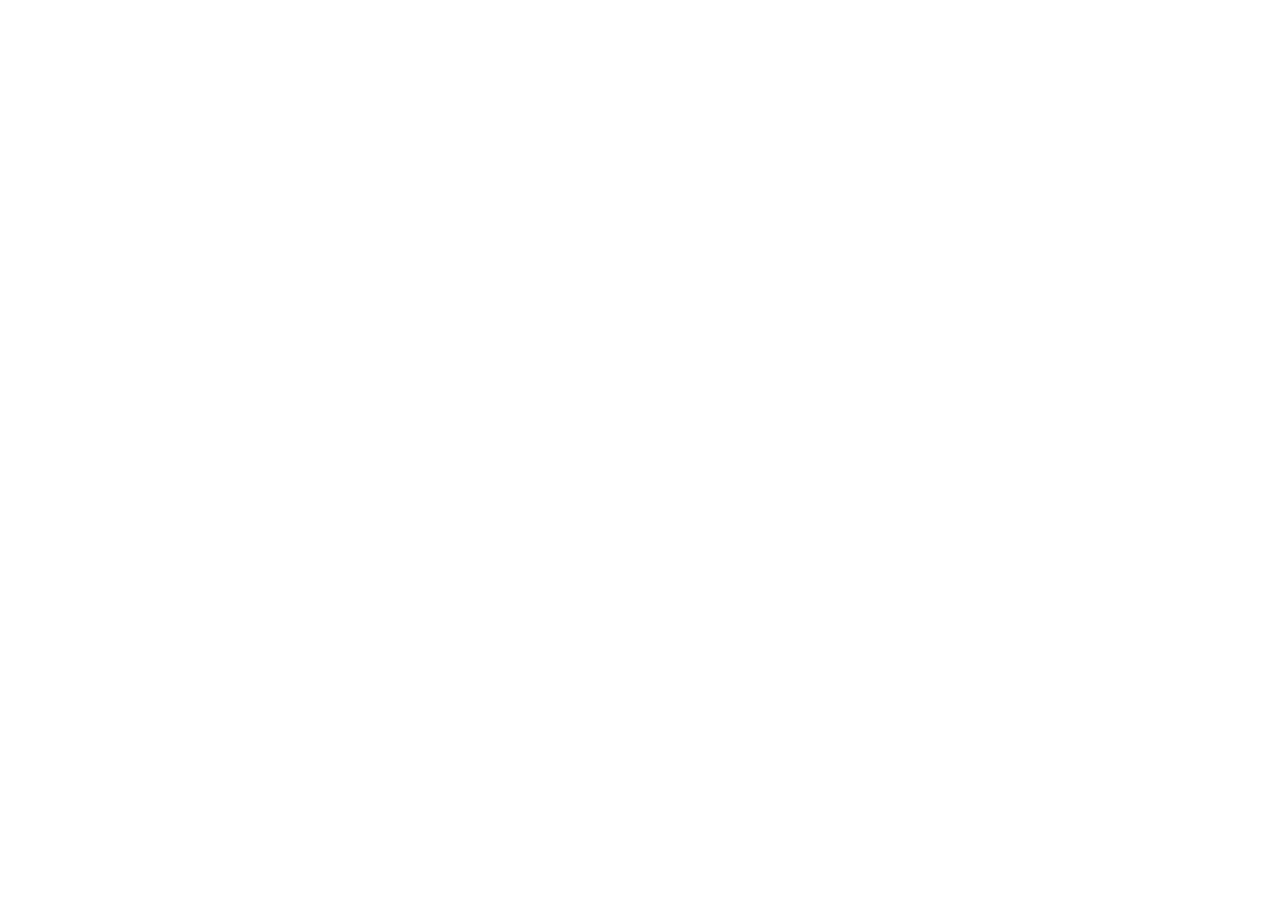
==== index.html @ c7caf2af "Rename Immowell.ch.html to index.html" ====
<!DOCTYPE html>
<html data-theme="base44" lang="en">
 <head>
  <meta charset="utf-8"/>
  <link href="https://qtrypzzcjebvfcihiynt.supabase.co/storage/v1/object/public/base44-prod/public/68bf376f8feaa0ed086e7792/1357ca15e_Bildschirmfoto2025-06-24um121923.png" rel="icon"/>
  <meta content="width=device-width,initial-scale=1,maximum-scale=1,user-scalable=no" name="viewport"/>
  <meta content="#000000" name="theme-color"/>
  <meta content="Your trusted partner for premium real estate services in Switzerland. Discover exclusive investment opportunities, expert buyer advisory, and a curated selection of properties." name="description"/>
  <meta content="yes" name="mobile-web-app-capable"/>
  <meta content="black" name="apple-mobile-web-app-status-bar-style"/>
  <meta content="Base44" name="apple-mobile-web-app-title"/>
  <link href="https://qtrypzzcjebvfcihiynt.supabase.co/storage/v1/object/public/base44-prod/public/68bf376f8feaa0ed086e7792/1357ca15e_Bildschirmfoto2025-06-24um121923.png" rel="apple-touch-icon"/>
  <link href="https://immowell.base44.app/manifest.json" rel="manifest">
   <title>
    Immowell.ch
   </title>
   <script src="https://cdn.tailwindcss.com">
   </script>
   <meta content="website" property="og:type">
    <meta content="https://immowell.base44.app" property="og:url">
     <meta content="Immowell.ch" property="og:title">
      <meta content="Your trusted partner for premium real estate services in Switzerland. Discover exclusive investment opportunities, expert buyer advisory, and a curated selection of properties." property="og:description"/>
      <meta content="https://qtrypzzcjebvfcihiynt.supabase.co/storage/v1/object/public/base44-prod/public/68bf376f8feaa0ed086e7792/1357ca15e_Bildschirmfoto2025-06-24um121923.png" property="og:image"/>
      <meta content="summary_large_image" property="twitter:card"/>
      <meta content="https://immowell.base44.app" property="twitter:url"/>
      <meta content="Immowell.ch" property="twitter:title"/>
      <meta content="Your trusted partner for premium real estate services in Switzerland. Discover exclusive investment opportunities, expert buyer advisory, and a curated selection of properties." property="twitter:description"/>
      <meta content="https://qtrypzzcjebvfcihiynt.supabase.co/storage/v1/object/public/base44-prod/public/68bf376f8feaa0ed086e7792/1357ca15e_Bildschirmfoto2025-06-24um121923.png" property="twitter:image"/>
      <script>
       !function(n,u){n._rwq=u,n[u]=n[u]||function(){(n[u].q=n[u].q||[]).push(arguments)}}(window,"rewardful")
      </script>
      <script async="" data-rewardful="0259ba" src="https://r.wdfl.co/rw.js">
      </script>
      <script defer="defer" src="/static/js/vendors.0bddaf73.js">
      </script>
      <script defer="defer" src="/static/js/main.22a3c326.js">
      </script>
      <link href="/static/css/vendors.77bf307e.css" rel="stylesheet"/>
      <link href="/static/css/main.3dde6335.css" rel="stylesheet"/>
     </meta>
    </meta>
   </meta>
  </link>
 </head>
 <body>
  <noscript>
   You need to enable JavaScript to run this app.
  </noscript>
  <div id="root">
  </div>
 </body>
</html>
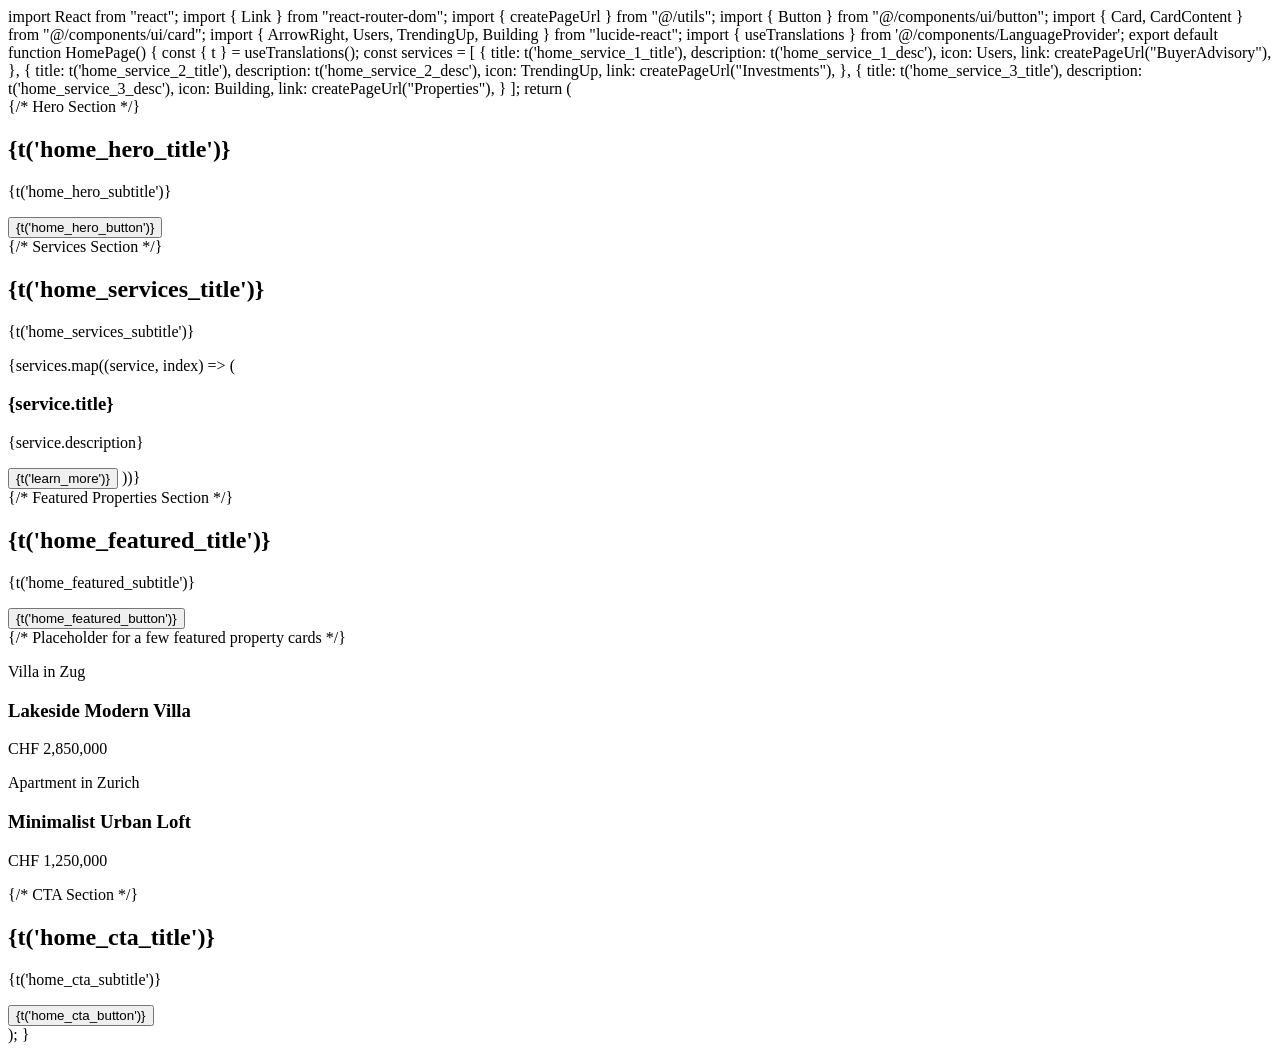
==== commit ef7ebe3d: "Update index.html" ====
--- a/index.html
+++ b/index.html
@@ -1,52 +1,172 @@
 <!DOCTYPE html>
-<html data-theme="base44" lang="en">
- <head>
-  <meta charset="utf-8"/>
-  <link href="https://qtrypzzcjebvfcihiynt.supabase.co/storage/v1/object/public/base44-prod/public/68bf376f8feaa0ed086e7792/1357ca15e_Bildschirmfoto2025-06-24um121923.png" rel="icon"/>
-  <meta content="width=device-width,initial-scale=1,maximum-scale=1,user-scalable=no" name="viewport"/>
-  <meta content="#000000" name="theme-color"/>
-  <meta content="Your trusted partner for premium real estate services in Switzerland. Discover exclusive investment opportunities, expert buyer advisory, and a curated selection of properties." name="description"/>
-  <meta content="yes" name="mobile-web-app-capable"/>
-  <meta content="black" name="apple-mobile-web-app-status-bar-style"/>
-  <meta content="Base44" name="apple-mobile-web-app-title"/>
-  <link href="https://qtrypzzcjebvfcihiynt.supabase.co/storage/v1/object/public/base44-prod/public/68bf376f8feaa0ed086e7792/1357ca15e_Bildschirmfoto2025-06-24um121923.png" rel="apple-touch-icon"/>
-  <link href="https://immowell.base44.app/manifest.json" rel="manifest">
-   <title>
-    Immowell.ch
-   </title>
-   <script src="https://cdn.tailwindcss.com">
-   </script>
-   <meta content="website" property="og:type">
-    <meta content="https://immowell.base44.app" property="og:url">
-     <meta content="Immowell.ch" property="og:title">
-      <meta content="Your trusted partner for premium real estate services in Switzerland. Discover exclusive investment opportunities, expert buyer advisory, and a curated selection of properties." property="og:description"/>
-      <meta content="https://qtrypzzcjebvfcihiynt.supabase.co/storage/v1/object/public/base44-prod/public/68bf376f8feaa0ed086e7792/1357ca15e_Bildschirmfoto2025-06-24um121923.png" property="og:image"/>
-      <meta content="summary_large_image" property="twitter:card"/>
-      <meta content="https://immowell.base44.app" property="twitter:url"/>
-      <meta content="Immowell.ch" property="twitter:title"/>
-      <meta content="Your trusted partner for premium real estate services in Switzerland. Discover exclusive investment opportunities, expert buyer advisory, and a curated selection of properties." property="twitter:description"/>
-      <meta content="https://qtrypzzcjebvfcihiynt.supabase.co/storage/v1/object/public/base44-prod/public/68bf376f8feaa0ed086e7792/1357ca15e_Bildschirmfoto2025-06-24um121923.png" property="twitter:image"/>
-      <script>
-       !function(n,u){n._rwq=u,n[u]=n[u]||function(){(n[u].q=n[u].q||[]).push(arguments)}}(window,"rewardful")
-      </script>
-      <script async="" data-rewardful="0259ba" src="https://r.wdfl.co/rw.js">
-      </script>
-      <script defer="defer" src="/static/js/vendors.0bddaf73.js">
-      </script>
-      <script defer="defer" src="/static/js/main.22a3c326.js">
-      </script>
-      <link href="/static/css/vendors.77bf307e.css" rel="stylesheet"/>
-      <link href="/static/css/main.3dde6335.css" rel="stylesheet"/>
-     </meta>
-    </meta>
-   </meta>
-  </link>
- </head>
- <body>
-  <noscript>
-   You need to enable JavaScript to run this app.
-  </noscript>
-  <div id="root">
-  </div>
- </body>
-</html>
+
+import React from "react";
+import { Link } from "react-router-dom";
+import { createPageUrl } from "@/utils";
+import { Button } from "@/components/ui/button";
+import { Card, CardContent } from "@/components/ui/card";
+import { ArrowRight, Users, TrendingUp, Building } from "lucide-react";
+import { useTranslations } from '@/components/LanguageProvider';
+
+export default function HomePage() {
+  const { t } = useTranslations();
+
+  const services = [
+    {
+      title: t('home_service_1_title'),
+      description: t('home_service_1_desc'),
+      icon: Users,
+      link: createPageUrl("BuyerAdvisory"),
+    },
+    {
+      title: t('home_service_2_title'),
+      description: t('home_service_2_desc'),
+      icon: TrendingUp,
+      link: createPageUrl("Investments"),
+    },
+    {
+      title: t('home_service_3_title'),
+      description: t('home_service_3_desc'),
+      icon: Building,
+      link: createPageUrl("Properties"),
+    }
+  ];
+
+  return (
+    <div className="bg-white">
+      {/* Hero Section */}
+      <section className="relative h-[70vh] min-h-[500px] flex items-center">
+        <div 
+          className="absolute inset-0 bg-cover bg-center"
+          style={{
+            backgroundImage: "url('https://qtrypzzcjebvfcihiynt.supabase.co/storage/v1/object/public/base44-prod/public/68bf376f8feaa0ed086e7792/03c5ac405_HD-wallpaper-modern-house-modern-house-floor-plants.jpg')"
+          }}
+        ></div>
+        <div className="absolute inset-0 bg-black opacity-30"></div>
+        
+        <div className="relative max-w-7xl mx-auto px-4 sm:px-6 lg:px-8 w-full">
+          <div className="max-w-2xl">
+            <h1 className="text-4xl md:text-6xl font-bold text-white mb-6 leading-tight">
+              {t('home_hero_title')}
+            </h1>
+            <p className="text-xl mb-8 text-gray-100 leading-relaxed">
+              {t('home_hero_subtitle')}
+            </p>
+            <div className="flex flex-col sm:flex-row gap-4">
+              <Button 
+                size="lg" 
+                className="bg-white hover:bg-gray-200 text-black px-8 py-3 text-base font-semibold"
+                asChild
+              >
+                <Link to={createPageUrl("Properties")}>
+                  {t('home_hero_button')} <ArrowRight className="ml-2 w-4 h-4" />
+                </Link>
+              </Button>
+            </div>
+          </div>
+        </div>
+      </section>
+
+      {/* Services Section */}
+      <section className="py-20 bg-gray-50">
+        <div className="max-w-7xl mx-auto px-4 sm:px-6 lg:px-8">
+          <div className="text-left mb-16 max-w-2xl">
+            <h2 className="text-3xl md:text-4xl font-bold text-gray-900 mb-4">
+              {t('home_services_title')}
+            </h2>
+            <p className="text-lg text-gray-600">
+              {t('home_services_subtitle')}
+            </p>
+          </div>
+
+          <div className="grid grid-cols-1 md:grid-cols-3 gap-8">
+            {services.map((service, index) => (
+              <Card key={index} className="bg-white border-gray-200 shadow-sm hover:shadow-lg transition-shadow duration-300">
+                <CardContent className="p-8">
+                  <div className="w-12 h-12 border border-gray-200 rounded-lg flex items-center justify-center mb-6">
+                    <service.icon className="w-6 h-6 text-gray-800" />
+                  </div>
+                  <h3 className="text-xl font-bold text-gray-900 mb-4">
+                    {service.title}
+                  </h3>
+                  <p className="text-gray-600 mb-6 leading-relaxed">
+                    {service.description}
+                  </p>
+                  <Button 
+                    variant="ghost" 
+                    className="text-black hover:bg-gray-100 p-0 h-auto font-semibold group"
+                    asChild
+                  >
+                    <Link to={service.link}>
+                      {t('learn_more')} <ArrowRight className="ml-2 w-4 h-4 group-hover:translate-x-1 transition-transform" />
+                    </Link>
+                  </Button>
+                </CardContent>
+              </Card>
+            ))}
+          </div>
+        </div>
+      </section>
+
+      {/* Featured Properties Section */}
+      <section className="py-20 bg-white">
+        <div className="max-w-7xl mx-auto px-4 sm:px-6 lg:px-8">
+          <div className="flex justify-between items-center mb-12">
+            <div>
+              <h2 className="text-3xl md:text-4xl font-bold text-gray-900 mb-2">
+                {t('home_featured_title')}
+              </h2>
+              <p className="text-lg text-gray-600">
+                {t('home_featured_subtitle')}
+              </p>
+            </div>
+            <Button variant="outline" asChild>
+              <Link to={createPageUrl("Properties")}>{t('home_featured_button')}</Link>
+            </Button>
+          </div>
+          {/* Placeholder for a few featured property cards */}
+          <div className="grid grid-cols-1 md:grid-cols-2 gap-8">
+            <div className="border rounded-lg overflow-hidden group">
+              <div className="h-80 bg-gray-100 bg-cover bg-center" style={{backgroundImage: "url('https://images.unsplash.com/photo-1580587771525-78b9dba3b914?q=80&w=1974&auto=format&fit=crop')"}}></div>
+              <div className="p-6 bg-white">
+                <p className="text-gray-500 text-sm">Villa in Zug</p>
+                <h3 className="text-xl font-bold my-2">Lakeside Modern Villa</h3>
+                <p className="font-semibold text-lg">CHF 2,850,000</p>
+              </div>
+            </div>
+            <div className="border rounded-lg overflow-hidden group">
+              <div className="h-80 bg-gray-100 bg-cover bg-center" style={{backgroundImage: "url('https://images.unsplash.com/photo-1600585154340-be6161a56a0c?q=80&w=2070&auto=format&fit=crop')"}}></div>
+              <div className="p-6 bg-white">
+                <p className="text-gray-500 text-sm">Apartment in Zurich</p>
+                <h3 className="text-xl font-bold my-2">Minimalist Urban Loft</h3>
+                <p className="font-semibold text-lg">CHF 1,250,000</p>
+              </div>
+            </div>
+          </div>
+        </div>
+      </section>
+
+      {/* CTA Section */}
+      <section className="py-20 bg-gray-900 text-white">
+        <div className="max-w-4xl mx-auto px-4 sm:px-6 lg:px-8 text-center">
+          <h2 className="text-3xl md:text-4xl font-bold mb-6">
+            {t('home_cta_title')}
+          </h2>
+          <p className="text-xl mb-8 text-gray-300">
+            {t('home_cta_subtitle')}
+          </p>
+          <Button 
+            size="lg" 
+            className="bg-white text-black hover:bg-gray-200 px-8 py-3 text-base"
+            asChild
+          >
+            <Link to={createPageUrl("Contact")}>
+              {t('home_cta_button')} <ArrowRight className="ml-2 w-5 h-5" />
+            </Link>
+          </Button>
+        </div>
+      </section>
+    </div>
+  );
+}
+
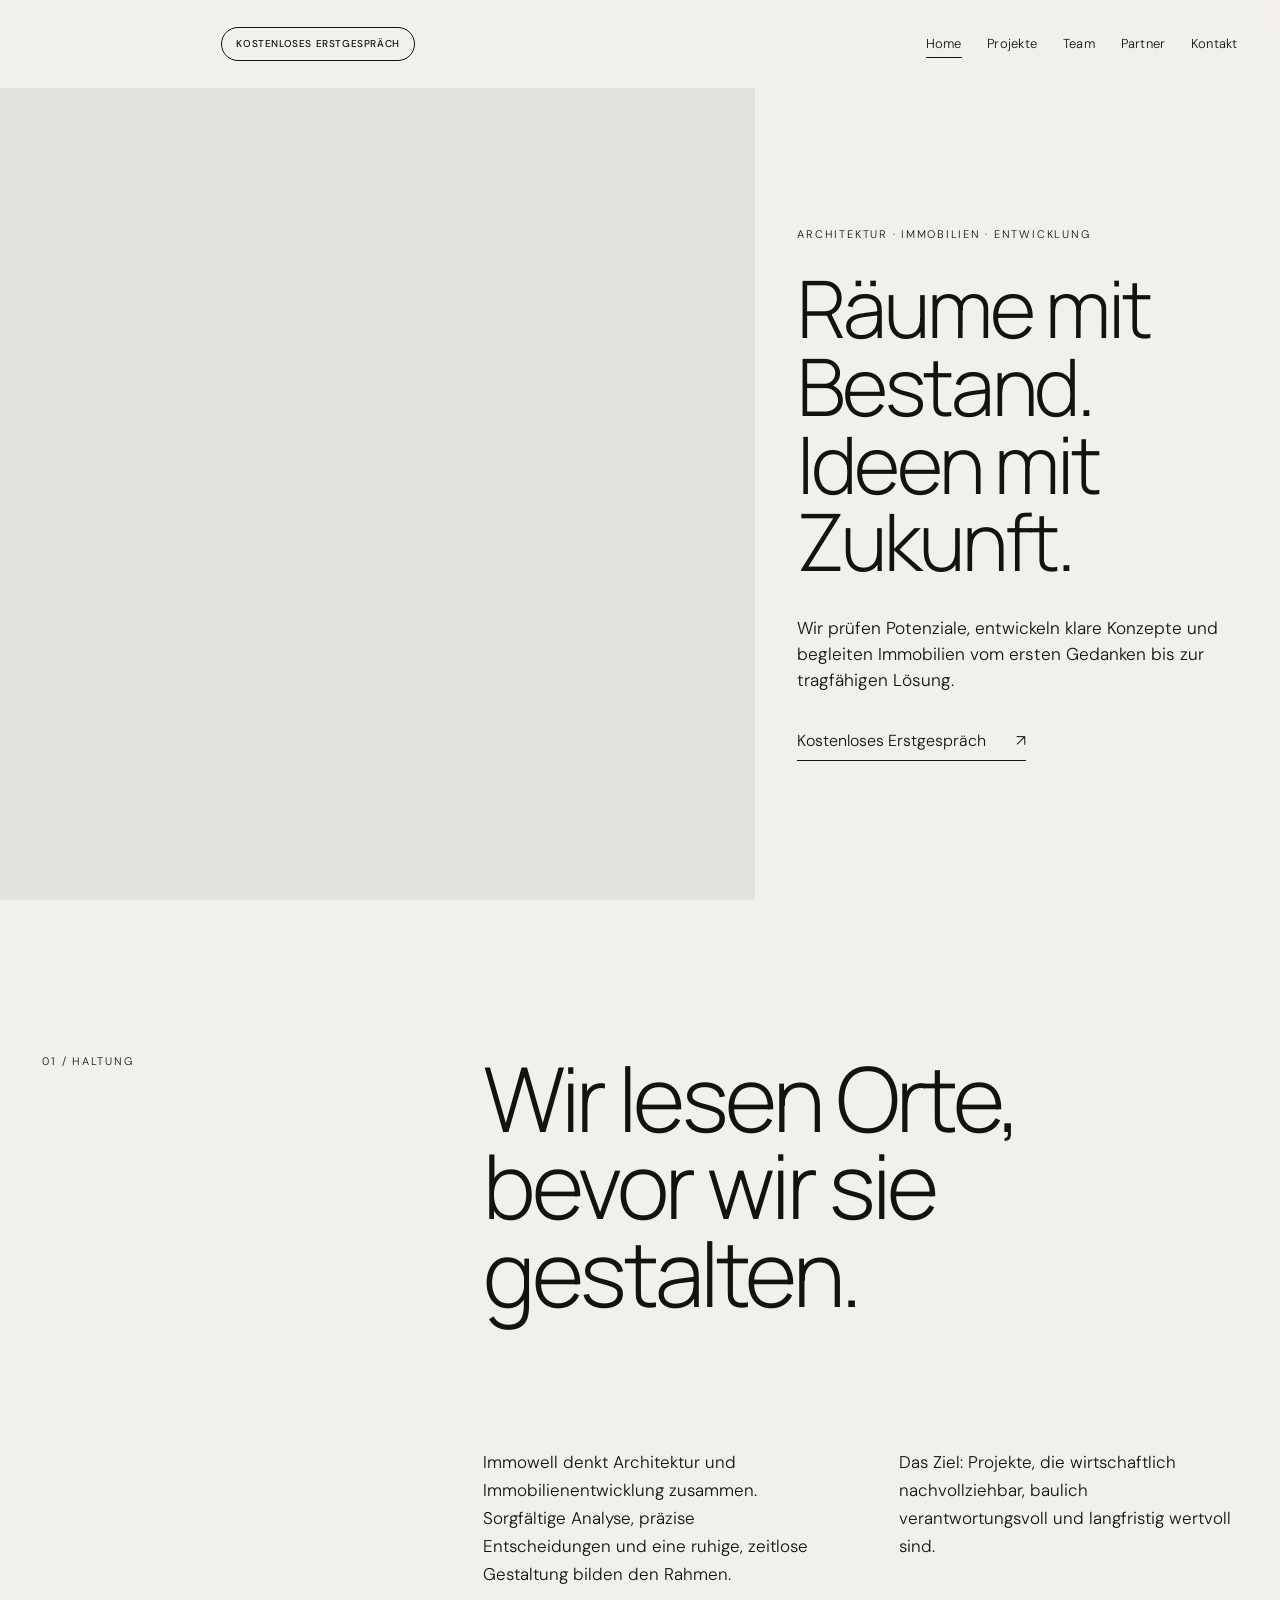
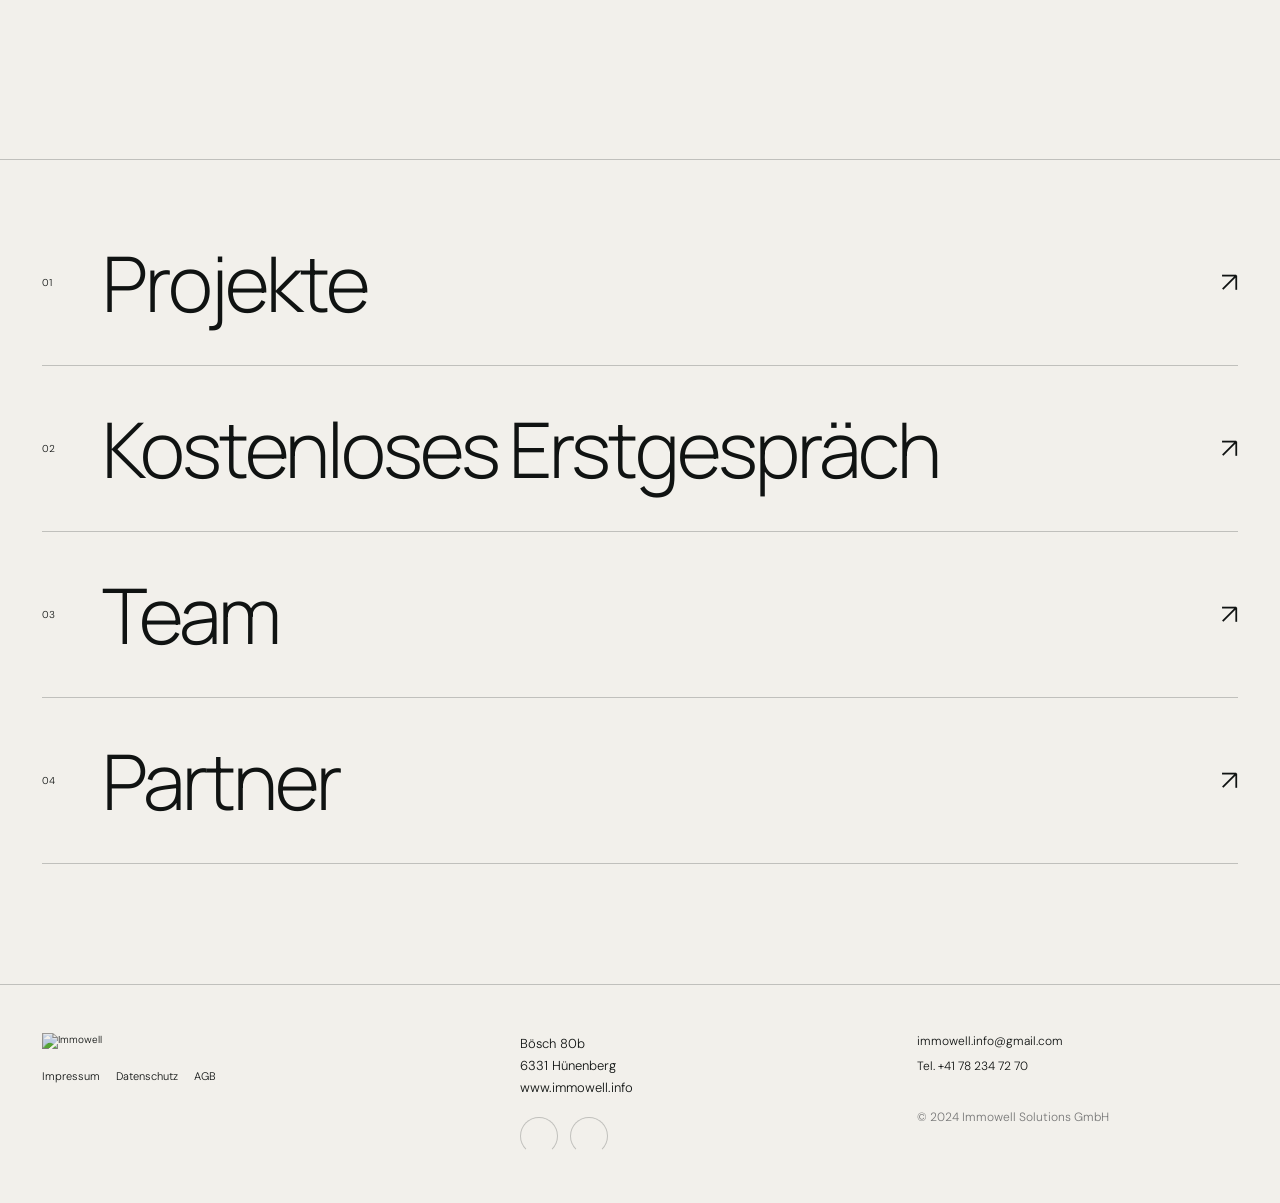
==== commit a0535512: "Publish new Immowell website" ====
--- a/index.html
+++ b/index.html
@@ -1,172 +1,7 @@
-<!DOCTYPE html>
-
-import React from "react";
-import { Link } from "react-router-dom";
-import { createPageUrl } from "@/utils";
-import { Button } from "@/components/ui/button";
-import { Card, CardContent } from "@/components/ui/card";
-import { ArrowRight, Users, TrendingUp, Building } from "lucide-react";
-import { useTranslations } from '@/components/LanguageProvider';
-
-export default function HomePage() {
-  const { t } = useTranslations();
-
-  const services = [
-    {
-      title: t('home_service_1_title'),
-      description: t('home_service_1_desc'),
-      icon: Users,
-      link: createPageUrl("BuyerAdvisory"),
-    },
-    {
-      title: t('home_service_2_title'),
-      description: t('home_service_2_desc'),
-      icon: TrendingUp,
-      link: createPageUrl("Investments"),
-    },
-    {
-      title: t('home_service_3_title'),
-      description: t('home_service_3_desc'),
-      icon: Building,
-      link: createPageUrl("Properties"),
-    }
-  ];
-
-  return (
-    <div className="bg-white">
-      {/* Hero Section */}
-      <section className="relative h-[70vh] min-h-[500px] flex items-center">
-        <div 
-          className="absolute inset-0 bg-cover bg-center"
-          style={{
-            backgroundImage: "url('https://qtrypzzcjebvfcihiynt.supabase.co/storage/v1/object/public/base44-prod/public/68bf376f8feaa0ed086e7792/03c5ac405_HD-wallpaper-modern-house-modern-house-floor-plants.jpg')"
-          }}
-        ></div>
-        <div className="absolute inset-0 bg-black opacity-30"></div>
-        
-        <div className="relative max-w-7xl mx-auto px-4 sm:px-6 lg:px-8 w-full">
-          <div className="max-w-2xl">
-            <h1 className="text-4xl md:text-6xl font-bold text-white mb-6 leading-tight">
-              {t('home_hero_title')}
-            </h1>
-            <p className="text-xl mb-8 text-gray-100 leading-relaxed">
-              {t('home_hero_subtitle')}
-            </p>
-            <div className="flex flex-col sm:flex-row gap-4">
-              <Button 
-                size="lg" 
-                className="bg-white hover:bg-gray-200 text-black px-8 py-3 text-base font-semibold"
-                asChild
-              >
-                <Link to={createPageUrl("Properties")}>
-                  {t('home_hero_button')} <ArrowRight className="ml-2 w-4 h-4" />
-                </Link>
-              </Button>
-            </div>
-          </div>
-        </div>
-      </section>
-
-      {/* Services Section */}
-      <section className="py-20 bg-gray-50">
-        <div className="max-w-7xl mx-auto px-4 sm:px-6 lg:px-8">
-          <div className="text-left mb-16 max-w-2xl">
-            <h2 className="text-3xl md:text-4xl font-bold text-gray-900 mb-4">
-              {t('home_services_title')}
-            </h2>
-            <p className="text-lg text-gray-600">
-              {t('home_services_subtitle')}
-            </p>
-          </div>
-
-          <div className="grid grid-cols-1 md:grid-cols-3 gap-8">
-            {services.map((service, index) => (
-              <Card key={index} className="bg-white border-gray-200 shadow-sm hover:shadow-lg transition-shadow duration-300">
-                <CardContent className="p-8">
-                  <div className="w-12 h-12 border border-gray-200 rounded-lg flex items-center justify-center mb-6">
-                    <service.icon className="w-6 h-6 text-gray-800" />
-                  </div>
-                  <h3 className="text-xl font-bold text-gray-900 mb-4">
-                    {service.title}
-                  </h3>
-                  <p className="text-gray-600 mb-6 leading-relaxed">
-                    {service.description}
-                  </p>
-                  <Button 
-                    variant="ghost" 
-                    className="text-black hover:bg-gray-100 p-0 h-auto font-semibold group"
-                    asChild
-                  >
-                    <Link to={service.link}>
-                      {t('learn_more')} <ArrowRight className="ml-2 w-4 h-4 group-hover:translate-x-1 transition-transform" />
-                    </Link>
-                  </Button>
-                </CardContent>
-              </Card>
-            ))}
-          </div>
-        </div>
-      </section>
-
-      {/* Featured Properties Section */}
-      <section className="py-20 bg-white">
-        <div className="max-w-7xl mx-auto px-4 sm:px-6 lg:px-8">
-          <div className="flex justify-between items-center mb-12">
-            <div>
-              <h2 className="text-3xl md:text-4xl font-bold text-gray-900 mb-2">
-                {t('home_featured_title')}
-              </h2>
-              <p className="text-lg text-gray-600">
-                {t('home_featured_subtitle')}
-              </p>
-            </div>
-            <Button variant="outline" asChild>
-              <Link to={createPageUrl("Properties")}>{t('home_featured_button')}</Link>
-            </Button>
-          </div>
-          {/* Placeholder for a few featured property cards */}
-          <div className="grid grid-cols-1 md:grid-cols-2 gap-8">
-            <div className="border rounded-lg overflow-hidden group">
-              <div className="h-80 bg-gray-100 bg-cover bg-center" style={{backgroundImage: "url('https://images.unsplash.com/photo-1580587771525-78b9dba3b914?q=80&w=1974&auto=format&fit=crop')"}}></div>
-              <div className="p-6 bg-white">
-                <p className="text-gray-500 text-sm">Villa in Zug</p>
-                <h3 className="text-xl font-bold my-2">Lakeside Modern Villa</h3>
-                <p className="font-semibold text-lg">CHF 2,850,000</p>
-              </div>
-            </div>
-            <div className="border rounded-lg overflow-hidden group">
-              <div className="h-80 bg-gray-100 bg-cover bg-center" style={{backgroundImage: "url('https://images.unsplash.com/photo-1600585154340-be6161a56a0c?q=80&w=2070&auto=format&fit=crop')"}}></div>
-              <div className="p-6 bg-white">
-                <p className="text-gray-500 text-sm">Apartment in Zurich</p>
-                <h3 className="text-xl font-bold my-2">Minimalist Urban Loft</h3>
-                <p className="font-semibold text-lg">CHF 1,250,000</p>
-              </div>
-            </div>
-          </div>
-        </div>
-      </section>
-
-      {/* CTA Section */}
-      <section className="py-20 bg-gray-900 text-white">
-        <div className="max-w-4xl mx-auto px-4 sm:px-6 lg:px-8 text-center">
-          <h2 className="text-3xl md:text-4xl font-bold mb-6">
-            {t('home_cta_title')}
-          </h2>
-          <p className="text-xl mb-8 text-gray-300">
-            {t('home_cta_subtitle')}
-          </p>
-          <Button 
-            size="lg" 
-            className="bg-white text-black hover:bg-gray-200 px-8 py-3 text-base"
-            asChild
-          >
-            <Link to={createPageUrl("Contact")}>
-              {t('home_cta_button')} <ArrowRight className="ml-2 w-5 h-5" />
-            </Link>
-          </Button>
-        </div>
-      </section>
-    </div>
-  );
-}
-
+<!doctype html><html lang="de"><head><meta charset="utf-8"><meta name="viewport" content="width=device-width,initial-scale=1"><meta name="description" content="Immowell verbindet Architektur, Immobilien und fundierte Machbarkeitsprüfung."><title>Immowell — Architektur & Immobilien</title><link rel="stylesheet" href="styles.css"></head><body class="is-loading">
+<div class="intro" aria-hidden="true"><img src="assets/immowell-logo.png" alt="" class="intro-logo"></div>
+<header class="site-header"><div class="header-brand-group"><a class="brand" href="index.html"><img src="assets/immowell-logo.png" alt="Immowell"></a><a class="header-consultation" href="feasibility.html">Kostenloses Erstgespräch</a></div><button class="menu-toggle" aria-expanded="false" aria-controls="main-nav"><span>Menü</span></button><nav id="main-nav" class="main-nav"><a class="active" href="index.html">Home</a><a href="projects.html">Projekte</a><a href="team.html">Team</a><a href="partners.html">Partner</a><a href="contact.html">Kontakt</a></nav></header>
+<main><section class="hero"><div class="hero-media" role="img" aria-label="Minimalistische Architektur"></div><div class="hero-copy reveal"><p class="eyebrow">Architektur · Immobilien · Entwicklung</p><h1>Räume mit Bestand.<br>Ideen mit Zukunft.</h1><p class="lead">Wir prüfen Potenziale, entwickeln klare Konzepte und begleiten Immobilien vom ersten Gedanken bis zur tragfähigen Lösung.</p><a class="text-link" href="feasibility.html">Kostenloses Erstgespräch <span>↗</span></a></div></section>
+<section class="statement reveal"><p class="section-index">01 / Haltung</p><h2>Wir lesen Orte, bevor wir sie gestalten.</h2><div class="statement-text"><p>Immowell denkt Architektur und Immobilienentwicklung zusammen. Sorgfältige Analyse, präzise Entscheidungen und eine ruhige, zeitlose Gestaltung bilden den Rahmen.</p><p>Das Ziel: Projekte, die wirtschaftlich nachvollziehbar, baulich verantwortungsvoll und langfristig wertvoll sind.</p></div></section>
+<section class="page-links"><a href="projects.html" class="page-link reveal"><span>01</span><h2>Projekte</h2><b>↗</b></a><a href="feasibility.html" class="page-link reveal"><span>02</span><h2>Kostenloses Erstgespräch</h2><b>↗</b></a><a href="team.html" class="page-link reveal"><span>03</span><h2>Team</h2><b>↗</b></a><a href="partners.html" class="page-link reveal"><span>04</span><h2>Partner</h2><b>↗</b></a></section></main>
+<footer class="site-footer"><div class="footer-brand"><img src="assets/immowell-logo.png" alt="Immowell"><nav class="footer-legal" aria-label="Rechtliches"><a href="imprint.html">Impressum</a><a href="privacy.html">Datenschutz</a><a href="terms.html">AGB</a></nav></div><address>Bösch 80b<br>6331 Hünenberg<br><a href="https://www.immowell.info">www.immowell.info</a><div class="social-icons"><a href="https://www.instagram.com/immowell.ch/" target="_blank" rel="noopener" aria-label="Immowell auf Instagram"><img src="assets/instagram.svg" alt=""></a><a href="https://wa.me/41782347270" target="_blank" rel="noopener" aria-label="Immowell über WhatsApp kontaktieren"><img src="assets/whatsapp.svg" alt=""></a></div></address><div class="footer-contact"><a href="mailto:immowell.info@gmail.com">immowell.info@gmail.com</a><a href="tel:+41782347270">Tel. +41 78 234 72 70</a><span>© 2024 Immowell Solutions GmbH</span></div></footer><script src="script.js"></script></body></html>
--- a/styles.css
+++ b/styles.css
@@ -0,0 +1,31 @@
+@import url('https://fonts.googleapis.com/css2?family=DM+Sans:wght@300;400;500&family=Manrope:wght@300;400;500&display=swap');
+:root{--ink:#101312;--paper:#f2f0eb;--warm:#d7d2c8;--line:rgba(16,19,18,.22);--accent:#9eaa98;--pad:clamp(22px,3.3vw,58px)}*{box-sizing:border-box}html{scroll-behavior:smooth}body{margin:0;background:var(--paper);color:var(--ink);font-family:'DM Sans',Arial,sans-serif;font-weight:300}body.is-loading{overflow:hidden}a{color:inherit;text-decoration:none}button,input,textarea{font:inherit}img{display:block;max-width:100%}.intro{position:fixed;inset:0;z-index:1000;background:#f7f6f2;display:grid;place-items:center;pointer-events:none;animation:introAway .8s cubic-bezier(.65,0,.35,1) 3.05s forwards}.intro-logo{width:min(62vw,780px);mix-blend-mode:multiply;animation:logoEnter 1.55s cubic-bezier(.16,1,.3,1) both}.site-header{position:fixed;z-index:100;left:0;top:0;width:100%;height:88px;padding:20px var(--pad);display:flex;align-items:center;justify-content:space-between;background:rgba(242,240,235,.88);backdrop-filter:blur(14px);transform:translateY(-100%);animation:headerIn .7s ease 3.1s forwards;border-bottom:1px solid transparent}.site-header.scrolled{border-color:var(--line)}.header-brand-group{display:flex;align-items:center;gap:clamp(16px,2vw,32px);min-width:0}.brand{width:clamp(128px,12vw,190px);flex:0 0 auto}.header-consultation{display:inline-flex;align-items:center;min-height:34px;padding:8px 14px;border:1px solid currentColor;border-radius:999px;font-size:10px;font-weight:500;line-height:1.15;letter-spacing:.06em;text-transform:uppercase;white-space:nowrap;transition:background .25s,color .25s}.header-consultation:hover,.header-consultation.active{background:var(--ink);color:var(--paper)}.dark-header .header-consultation:hover,.dark-header .header-consultation.active{background:var(--paper);color:var(--ink)}body.is-loading .brand{opacity:0}body:not(.is-loading) .brand{opacity:1;transition:opacity .25s}.brand img,footer img{mix-blend-mode:multiply}.main-nav{display:flex;gap:clamp(18px,2vw,36px);font-size:13px;letter-spacing:.02em}.main-nav a{position:relative}.main-nav a:after{content:'';position:absolute;left:0;bottom:-6px;width:100%;height:1px;background:currentColor;transform:scaleX(0);transform-origin:right;transition:transform .35s}.main-nav a:hover:after{transform:scaleX(1);transform-origin:left}.menu-toggle{display:none;background:none;border:0}.hero{min-height:100svh;position:relative;padding-top:88px;display:grid;grid-template-columns:59% 41%;overflow:hidden}.hero-media{min-height:calc(100svh - 88px);background:linear-gradient(0deg,rgba(8,12,10,.06),rgba(8,12,10,.06)),url('https://images.unsplash.com/photo-1600607687920-4e2a09cf159d?auto=format&fit=crop&w=1800&q=88') center/cover}.hero-copy{align-self:center;padding:var(--pad)}.eyebrow,.section-index{font-size:11px;text-transform:uppercase;letter-spacing:.16em;margin:0 0 28px}.hero h1,.statement h2,.section-head h2,.study-intro h2,.contact-main h2{font-family:'Manrope',sans-serif;font-weight:300;letter-spacing:-.04em;line-height:.98;margin:0}.hero h1{font-size:clamp(52px,6.2vw,112px)}.lead{font-size:clamp(17px,1.35vw,23px);line-height:1.5;max-width:590px;margin:36px 0}.text-link{display:inline-flex;gap:30px;padding-bottom:9px;border-bottom:1px solid}.scroll-cue{position:absolute;bottom:24px;left:var(--pad);color:white;text-transform:uppercase;font-size:9px;letter-spacing:.18em;display:flex;align-items:center;gap:12px}.scroll-cue span{width:55px;height:1px;background:white}.statement,.projects-section,.people-section{padding:clamp(100px,12vw,190px) var(--pad)}.statement{display:grid;grid-template-columns:1fr 2fr;gap:5vw;border-bottom:1px solid var(--line)}.statement h2{font-size:clamp(48px,7vw,120px);grid-column:2}.statement-text{grid-column:2;display:grid;grid-template-columns:1fr 1fr;gap:6vw;margin-top:50px;font-size:17px;line-height:1.65}.section-head{display:grid;grid-template-columns:1fr 1fr;gap:5vw;align-items:end;margin-bottom:60px}.section-head h2{font-size:clamp(62px,9vw,150px)}.section-head>p{max-width:540px;font-size:15px;line-height:1.6}.filters{display:flex;flex-wrap:wrap;gap:10px;margin-bottom:40px}.filter{background:transparent;border:1px solid var(--line);border-radius:30px;padding:10px 19px;cursor:pointer;transition:.25s}.filter:hover,.filter.active{background:var(--ink);color:white;border-color:var(--ink)}.project-grid{display:grid;grid-template-columns:repeat(2,1fr);gap:7vw 2vw}.project-card{transition:opacity .45s,transform .45s}.project-card.filtered-out{display:none}.project-card:nth-child(even){margin-top:10vw}.project-image{aspect-ratio:4/3;background-size:cover;background-position:center;position:relative;overflow:hidden;transition:filter .45s}.project-image:after{content:'';position:absolute;inset:0;background:#111;opacity:0;transition:.5s}.project-card:hover .project-image:after{opacity:.08}.project-image span{position:absolute;z-index:2;top:15px;left:15px;background:rgba(242,240,235,.92);padding:7px 10px;font-size:9px;text-transform:uppercase;letter-spacing:.12em}.project-tall .project-image{aspect-ratio:3/4}.project-wide{grid-column:span 2}.project-wide .project-image{aspect-ratio:16/7}.image-one{background-image:url('https://images.unsplash.com/photo-1600566753190-17f0baa2a6c3?auto=format&fit=crop&w=1500&q=85')}.image-two{background-image:url('https://images.unsplash.com/photo-1600607688969-a5bfcd646154?auto=format&fit=crop&w=1500&q=85')}.image-three{background-image:url('https://images.unsplash.com/photo-1600573472550-8090b5e0745e?auto=format&fit=crop&w=1500&q=85')}.image-four{background-image:url('https://images.unsplash.com/photo-1600607687939-ce8a6c25118c?auto=format&fit=crop&w=1800&q=85')}.image-five{background-image:url('https://images.unsplash.com/photo-1600585154340-be6161a56a0c?auto=format&fit=crop&w=1500&q=85')}.image-six{background-image:url('https://images.unsplash.com/photo-1600607687644-c7171b42498f?auto=format&fit=crop&w=1500&q=85')}.project-meta{display:grid;grid-template-columns:1fr auto;grid-template-rows:auto auto;margin-top:16px}.project-meta h3{font-weight:400;font-size:21px;margin:0}.project-meta p{font-size:12px;color:#626661;margin:5px 0}.project-meta b{grid-column:2;grid-row:1/3;font-weight:300;font-size:11px}.study-section{background:#141817;color:#f2f0eb;padding:clamp(90px,11vw,170px) var(--pad);display:grid;grid-template-columns:1fr 1.05fr;gap:8vw}.light{color:#a9afa9}.study-intro h2{font-size:clamp(52px,6vw,98px);max-width:800px}.study-intro>p:not(.section-index){font-size:18px;line-height:1.6;max-width:520px;margin:40px 0}.study-intro ol{padding:0;margin:65px 0 0;list-style:none;border-top:1px solid #424746}.study-intro li{padding:18px 0;border-bottom:1px solid #424746;display:flex;gap:40px}.study-intro li span{font-size:10px;color:#999}.study-form{align-self:start;background:#f0eee9;color:var(--ink);padding:clamp(24px,3vw,48px)}.study-form label,.study-form legend{display:block;font-size:11px;text-transform:uppercase;letter-spacing:.1em}.study-form input,.study-form textarea{width:100%;border:0;border-bottom:1px solid #a9aaa5;background:transparent;border-radius:0;padding:12px 0 10px;outline:none;text-transform:none;letter-spacing:0;font-size:15px}.study-form input:focus,.study-form textarea:focus{border-color:#111}.study-form textarea{resize:vertical}.form-row{display:grid;grid-template-columns:1fr auto 1fr;gap:16px;align-items:end}.or{font-size:10px;padding-bottom:13px;color:#777}.study-form>label,.study-form>.form-row,.study-form fieldset{margin-bottom:28px}.file-drop{border:1px dashed #8c8e89;padding:24px!important;text-align:center;cursor:pointer}.file-drop input{display:none}.file-drop span,.file-drop strong,.file-drop small,.file-drop em{display:block}.file-icon{font-size:25px;margin-bottom:6px}.file-drop strong{font-size:12px;font-weight:500}.file-drop small,.file-drop em{font-size:10px;color:#666;text-transform:none;letter-spacing:0;margin-top:5px}.file-drop em{font-style:normal;color:#222}.study-form fieldset{border:0;padding:0}.slots{display:grid;grid-template-columns:repeat(4,1fr);gap:7px;margin-top:12px}.slots button{border:1px solid #a8aaa5;background:transparent;padding:11px 5px;cursor:pointer;font-size:10px}.slots button.selected{background:#151817;color:white}.slots b{font-weight:400}.consent{display:flex!important;gap:11px;align-items:flex-start;text-transform:none!important;letter-spacing:0!important;line-height:1.4}.consent input{width:16px;height:16px}.submit-button{width:100%;display:flex;justify-content:space-between;border:0;background:#171a19;color:white;padding:18px 20px;cursor:pointer}.form-note{font-size:10px;color:#666;line-height:1.5}.form-status{font-size:12px;line-height:1.45;margin-top:12px}.people-grid{display:grid;grid-template-columns:repeat(3,1fr);gap:2vw}.portrait{aspect-ratio:4/5;background-size:cover;background-position:center;filter:grayscale(1)}.portrait-one{background-image:linear-gradient(145deg,#d5d0c6,#8a9089)}.portrait-two{background-image:url('https://images.unsplash.com/photo-1497366754035-f200968a6e72?auto=format&fit=crop&w=900&q=80')}.portrait-three{background-image:url('https://images.unsplash.com/photo-1497366811353-6870744d04b2?auto=format&fit=crop&w=900&q=80')}.person h3{font-size:18px;font-weight:400;margin:18px 0 5px}.person p,.person small{font-size:12px;color:#626661}.person small{display:block;margin-top:13px}.partners-section{padding:90px var(--pad);border-top:1px solid var(--line);border-bottom:1px solid var(--line);display:grid;grid-template-columns:.5fr 1fr 1fr;gap:5vw}.partners-section h2{font-weight:300;font-size:clamp(40px,5vw,80px);margin:0}.partners-section p{line-height:1.6}.partner-list{display:flex;flex-direction:column}.partner-list span{padding:15px 0;border-bottom:1px solid var(--line)}.contact-section{min-height:85vh;background:#171a19;color:#f2f0eb;padding:clamp(90px,10vw,160px) var(--pad);display:grid;grid-template-columns:2fr 1fr;gap:8vw}.contact-main h2{font-size:clamp(58px,8vw,130px)}.contact-main>a{display:inline-block;font-size:clamp(20px,2vw,32px);margin-top:70px;border-bottom:1px solid}.contact-main>p:not(.section-index){color:#aaa}.contact-aside{align-self:end;border-top:1px solid #555;padding-top:25px}.contact-aside p{line-height:1.55}.contact-aside a{display:inline-block;margin:35px 0;border-bottom:1px solid}.contact-aside small{display:block;color:#8e9490;line-height:1.5}footer{padding:38px var(--pad);display:flex;justify-content:space-between;align-items:flex-end}footer img{width:190px}footer div{display:flex;gap:20px;font-size:10px}.reveal{opacity:0;transform:translateY(38px);transition:opacity 1s cubic-bezier(.2,.6,.2,1),transform 1s cubic-bezier(.2,.6,.2,1)}.reveal.visible{opacity:1;transform:none}@keyframes logoEnter{0%{opacity:0;transform:translateY(70px) scale(.78);filter:blur(8px)}100%{opacity:1;transform:none;filter:none}}@keyframes introAway{to{opacity:0;visibility:hidden}}@keyframes headerIn{to{transform:none}}
+@media(max-width:900px){.main-nav{position:fixed;top:72px;left:0;width:100vw;height:calc(100vh - 72px);background:var(--paper);display:flex;flex-direction:column;justify-content:center;align-items:center;font-size:32px;opacity:0;visibility:hidden;pointer-events:none;transform:translateY(-20px);transition:opacity .35s,transform .55s,visibility .55s;z-index:-1}.main-nav.open{opacity:1;visibility:visible;pointer-events:auto;transform:none}.menu-toggle{display:block;z-index:2}.menu-toggle span{font-size:11px;text-transform:uppercase;letter-spacing:.1em}.menu-toggle i{display:none}.hero{grid-template-columns:1fr;padding-top:72px}.site-header{height:72px}.header-brand-group{gap:10px}.brand{width:112px}.header-consultation{max-width:145px;padding:7px 9px;font-size:8px;letter-spacing:.035em;text-align:center}.hero-media{min-height:55svh}.hero-copy{padding-top:50px;padding-bottom:90px}.scroll-cue{display:none}.statement{grid-template-columns:1fr}.statement h2,.statement-text{grid-column:1}.statement-text{grid-template-columns:1fr}.section-head{grid-template-columns:1fr}.project-grid{grid-template-columns:1fr;gap:70px}.project-card:nth-child(even){margin-top:0}.project-wide{grid-column:auto}.project-wide .project-image{aspect-ratio:4/3}.study-section{grid-template-columns:1fr}.people-grid{grid-template-columns:1fr 1fr}.partners-section{grid-template-columns:1fr}.contact-section{grid-template-columns:1fr;min-height:auto}.contact-aside{margin-top:90px}footer{align-items:flex-start;gap:30px}footer div{flex-direction:column;gap:7px}}
+@media(max-width:560px){.intro-logo{width:82vw}.people-grid{grid-template-columns:1fr}.form-row{grid-template-columns:1fr}.or{padding:0;text-align:center}.slots{grid-template-columns:1fr 1fr}.study-form{margin-left:calc(var(--pad) * -1);margin-right:calc(var(--pad) * -1)}footer{flex-direction:column}footer div{margin-top:25px}.hero h1{font-size:47px}.statement h2{font-size:45px}}
+@media(prefers-reduced-motion:reduce){*{scroll-behavior:auto!important}.intro{display:none}.site-header{transform:none;animation:none}.reveal{opacity:1;transform:none;transition:none}}
+
+/* Multipage architecture */
+.inner-header{transform:none;animation:none}.main-nav a.active:after{transform:scaleX(1)}.inner-main{padding-top:88px}.inner-hero{padding:clamp(90px,11vw,170px) var(--pad) clamp(70px,8vw,120px);display:grid;grid-template-columns:1fr 2fr;gap:5vw;border-bottom:1px solid var(--line)}.inner-hero h1{font-family:'Manrope',sans-serif;font-size:clamp(58px,8.5vw,132px);font-weight:300;line-height:.8;letter-spacing:-.065em;margin:0}.inner-hero>p:last-child{grid-column:2;max-width:580px;font-size:18px;line-height:1.6;margin:35px 0 0}.inner-projects,.inner-people{padding-top:70px}.page-links{padding:40px var(--pad) 120px}.page-link{display:grid;grid-template-columns:60px 1fr auto;align-items:center;border-bottom:1px solid var(--line);padding:30px 0}.page-link span{font-size:10px}.page-link h2{font-family:'Manrope',sans-serif;font-size:clamp(36px,6vw,90px);font-weight:300;letter-spacing:-.04em;margin:0}.page-link b{font-size:28px;font-weight:300;transition:transform .3s}.page-link:hover b{transform:translate(6px,-6px)}.study-section.standalone{min-height:calc(100vh - 88px);padding-top:90px}.study-intro h1{font-family:'Manrope',sans-serif;font-weight:300;letter-spacing:-.04em;line-height:.98;font-size:clamp(46px,5vw,82px);margin:0}.dark-header{background:rgba(20,24,23,.92);color:#f2f0eb}.dark-header .brand img{filter:invert(1);mix-blend-mode:screen}.dark-page{background:#141817}.partner-profiles{padding:0 var(--pad) 130px}.partner-profile{display:grid;grid-template-columns:1fr 1.25fr;gap:8vw;padding:80px 0;border-bottom:1px solid var(--line);align-items:center}.partner-logo{min-height:390px;display:grid;place-items:center;padding:20px}.partner-logo img{width:min(54%,330px);height:240px;object-fit:contain}.partner-logo.rtec img{width:min(52%,300px);mix-blend-mode:multiply}.partner-copy h2{font-family:'Manrope',sans-serif;font-size:clamp(36px,5vw,76px);font-weight:300;line-height:1;letter-spacing:-.04em;margin:12px 0 28px}.partner-copy>p:not(.partner-number){font-size:17px;line-height:1.6;max-width:620px}.partner-number{font-size:10px;letter-spacing:.12em}.partner-copy h3{font-size:11px;text-transform:uppercase;letter-spacing:.14em;margin:44px 0 12px}.partner-copy ul{list-style:none;padding:0;margin:0}.partner-copy li{padding:13px 0;border-bottom:1px solid var(--line);font-size:18px}.partner-copy small{display:block;color:#777;line-height:1.5;margin-top:22px}.standalone-contact{min-height:calc(100vh - 88px)}.contact-main h1{font-family:'Manrope',sans-serif;font-weight:300;letter-spacing:-.04em;line-height:.98;font-size:clamp(50px,6.5vw,105px);margin:0}
+@media(max-width:900px){.inner-main{padding-top:72px}.inner-hero{grid-template-columns:1fr}.inner-hero>p:last-child{grid-column:1}.partner-profile{grid-template-columns:1fr}.partner-logo{min-height:300px}.dark-header .main-nav{background:#141817}.study-section.standalone,.standalone-contact{min-height:calc(100vh - 72px)}}
+@media(max-width:560px){.inner-hero h1{font-size:52px}.page-link{grid-template-columns:36px 1fr auto}.page-link h2{font-size:34px}.partner-logo{padding:25px;min-height:250px}.partner-logo img{height:220px}.partner-profile{padding:55px 0}}
+
+/* Contact details and social footer */
+.site-footer{padding:48px var(--pad);display:grid;grid-template-columns:1.25fr 1fr 1fr;gap:6vw;align-items:start;border-top:1px solid var(--line);background:var(--paper);color:var(--ink)}.site-footer .footer-brand{display:block}.site-footer .footer-brand>img{width:190px}.site-footer address{font-style:normal;font-size:13px;line-height:1.7}.site-footer address a,.footer-contact a{border-bottom:1px solid transparent}.site-footer address a:hover,.footer-contact a:hover{border-color:currentColor}.footer-contact{display:flex!important;flex-direction:column;align-items:flex-start;gap:8px!important;font-size:12px}.footer-contact span{margin-top:26px;color:#777}.social-icons{display:flex!important;gap:12px!important;margin-top:24px}.social-icons a,.social-icon-link{width:38px;height:38px;border:1px solid var(--line);border-radius:50%;display:grid;place-items:center;transition:.25s}.social-icons a:hover,.social-icon-link:hover{background:var(--ink)}.social-icons a:hover img,.social-icon-link:hover img{filter:invert(1)}.social-icons img,.social-icon-link img{width:17px!important;height:17px;mix-blend-mode:normal!important}.contact-social{margin-top:30px}.contact-social>p{font-size:13px;color:#a9afa9}.whatsapp-cta{display:inline-flex!important;align-items:center;gap:12px;margin:10px 12px 0 0!important;padding:13px 18px;border:1px solid #747a76!important}.whatsapp-cta img{width:19px;filter:invert(1)}.contact-social .social-icon-link{display:inline-grid!important;margin:10px 0 0!important;border-color:#747a76}.contact-social .social-icon-link img{filter:invert(1)}
+@media(max-width:760px){.site-footer{grid-template-columns:1fr;gap:32px}.footer-contact span{margin-top:12px}.contact-social{margin-top:24px}}
+
+/* Appointment calendar and transparent handoff */
+.calendar-panel{margin-top:58px;padding:26px;border:1px solid #424746;max-width:520px}.calendar-label{margin:0 0 22px!important;font-size:11px!important;text-transform:uppercase;letter-spacing:.14em;color:#a9afa9}.calendar-panel label{display:block;font-size:11px;text-transform:uppercase;letter-spacing:.12em}.calendar-panel input[type=date]{display:block;width:100%;margin-top:10px;padding:13px 0;border:0;border-bottom:1px solid #626865;background:transparent;color:#f2f0eb;font:inherit;color-scheme:dark}.dynamic-slots{display:grid;grid-template-columns:repeat(3,1fr);gap:8px;margin-top:22px}.dynamic-slots p{grid-column:1/-1;margin:0!important;color:#a9afa9;font-size:13px!important;line-height:1.5}.dynamic-slots button{padding:12px 6px;border:1px solid #626865;background:transparent;color:#f2f0eb;cursor:pointer}.dynamic-slots button:hover,.dynamic-slots button.selected{background:#f2f0eb;color:#141817}.calendar-panel>small{display:block;margin-top:18px;color:#929793;line-height:1.5}.handoff-actions{display:grid;grid-template-columns:1fr 1fr;gap:8px;margin-top:18px}.handoff-actions[hidden]{display:none}.handoff-actions a{padding:15px;text-align:center;border:1px solid #171a19;font-size:12px}.handoff-actions .handoff-whatsapp{background:#171a19;color:white}.form-status:not(:empty){padding:14px 0;border-bottom:1px solid var(--line)}
+@media(max-width:560px){.calendar-panel{margin-top:38px}.dynamic-slots{grid-template-columns:1fr}.handoff-actions{grid-template-columns:1fr}}
+
+/* Hour and meeting-place dialog */
+.slot-dialog{width:min(520px,calc(100% - 32px));border:0;background:var(--paper);color:var(--ink);padding:0;box-shadow:0 30px 90px rgba(0,0,0,.35)}.slot-dialog::backdrop{background:rgba(8,11,10,.72);backdrop-filter:blur(5px)}.slot-dialog form{position:relative;padding:36px}.dialog-close{position:absolute;right:20px;top:15px;border:0;background:transparent;font-size:30px;font-weight:300;cursor:pointer}.slot-dialog h2{font-family:'Manrope',sans-serif;font-size:50px;font-weight:300;letter-spacing:-.04em;margin:0 0 30px}.slot-dialog form>p:not(.calendar-label){font-size:12px;text-transform:uppercase;letter-spacing:.1em}.minute-options{display:grid;grid-template-columns:1fr 1fr;gap:8px;margin:12px 0 28px}.minute-options button{padding:16px;border:1px solid var(--line);background:transparent;cursor:pointer}.minute-options button.selected{background:var(--ink);color:white}.slot-dialog label{font-size:11px;text-transform:uppercase;letter-spacing:.1em}.slot-dialog select{display:block;width:100%;margin-top:10px;padding:14px;border:1px solid var(--line);background:white}.dialog-confirm{width:100%;margin-top:28px;padding:16px;border:0;background:var(--ink);color:white;cursor:pointer}.appointment-summary{grid-column:1/-1;margin:10px 0 0!important;padding:12px;border:1px solid #626865;color:#f2f0eb!important;font-size:12px!important}.dynamic-slots{grid-template-columns:repeat(4,1fr)}
+@media(max-width:560px){.dynamic-slots{grid-template-columns:repeat(2,1fr)}.slot-dialog form{padding:28px 22px}.slot-dialog h2{font-size:40px}}
+.calendar-box{border:1px solid #4d5350;background:#191d1c;padding:18px}.calendar-toolbar{display:grid;grid-template-columns:38px 1fr 38px;align-items:center;gap:10px;margin-bottom:18px}.calendar-toolbar strong{text-align:center;font-family:'Manrope',sans-serif;font-size:19px;font-weight:400;letter-spacing:-.02em}.calendar-toolbar button{width:38px;height:38px;border:1px solid #555c58;background:transparent;color:#f2f0eb;cursor:pointer;transition:.2s}.calendar-toolbar button:hover:not(:disabled){background:#f2f0eb;color:#141817}.calendar-toolbar button:disabled{opacity:.25;cursor:not-allowed}.calendar-weekdays,.calendar-grid{display:grid;grid-template-columns:repeat(7,1fr);gap:5px}.calendar-weekdays{margin-bottom:7px;color:#909691;font-size:9px;letter-spacing:.08em;text-align:center;text-transform:uppercase}.calendar-weekdays span{padding:3px 0}.calendar-day,.calendar-spacer{aspect-ratio:1;display:grid;place-items:center}.calendar-day{border:1px solid transparent;background:transparent;color:#f2f0eb;font-size:12px;cursor:pointer;transition:.2s}.calendar-day:hover:not(:disabled){border-color:#f2f0eb}.calendar-day.selected{background:#f2f0eb;color:#141817}.calendar-day:disabled{color:#59605c;cursor:not-allowed;text-decoration:line-through;text-decoration-thickness:1px}.dynamic-slots .slots-title{grid-column:1/-1;color:#f2f0eb;font-size:10px!important;letter-spacing:.12em;text-transform:uppercase;margin:4px 0 3px!important}.calendar-panel input[type=hidden]{display:none}
+@media(max-width:560px){.calendar-panel{padding:18px}.calendar-box{padding:13px}.calendar-weekdays,.calendar-grid{gap:3px}.calendar-day{font-size:11px}.calendar-toolbar strong{font-size:17px}}
+.project-type{min-width:0}.project-type legend{margin-bottom:12px}.project-type-options{display:flex;flex-wrap:nowrap;gap:8px;overflow-x:auto;padding:1px 1px 8px;scrollbar-width:thin}.project-type-options label{flex:0 0 auto;cursor:pointer}.project-type-options input{position:absolute;opacity:0;width:1px!important;height:1px!important}.project-type-options span{display:block;padding:11px 16px;border:1px solid #a9aaa5;border-radius:999px;font-size:10px;letter-spacing:.06em;white-space:nowrap;transition:.2s}.project-type-options input:checked+span{background:var(--ink);border-color:var(--ink);color:white}.project-type-options input:focus-visible+span{outline:2px solid var(--ink);outline-offset:2px}.consent a{text-decoration:underline;text-underline-offset:2px}.footer-legal{display:flex;flex-wrap:wrap;gap:9px 16px;margin-top:20px;font-size:11px}.footer-legal a{border-bottom:1px solid transparent}.footer-legal a:hover{border-color:currentColor}.site-footer address .social-icons{margin-top:18px}.legal-main{padding-top:88px}.legal-hero{padding:clamp(80px,10vw,150px) var(--pad) clamp(45px,6vw,90px);border-bottom:1px solid var(--line)}.legal-hero h1{max-width:1050px;margin:0;font-family:'Manrope',sans-serif;font-size:clamp(48px,7vw,108px);font-weight:300;letter-spacing:-.045em;line-height:.98}.legal-content{width:min(920px,calc(100% - 2 * var(--pad)));margin:0 auto;padding:clamp(65px,8vw,120px) 0}.legal-content section{display:grid;grid-template-columns:minmax(170px,.65fr) 1.5fr;gap:5vw;padding:30px 0;border-top:1px solid var(--line)}.legal-content h2{margin:0;font-size:14px;font-weight:500}.legal-content p{margin:0;font-size:15px;line-height:1.75}.legal-content a{border-bottom:1px solid}.legal-note{margin-top:42px!important;color:#737773;font-size:11px!important}.legal-content+*{margin-top:0}
+@media(max-width:700px){.legal-main{padding-top:72px}.legal-content section{grid-template-columns:1fr;gap:12px}.project-type-options{margin-right:-24px;padding-right:24px}}
+
+/* Project detail pages */
+.project-card{display:block;cursor:pointer}.project-card .project-image{transition:transform .7s cubic-bezier(.2,.6,.2,1),filter .45s}.project-card:hover .project-image{transform:scale(.985)}.real-project{background-color:#d9d6cf}.project-back{display:inline-block;margin:42px var(--pad) 22px;font-size:11px;text-transform:uppercase;letter-spacing:.12em;border-bottom:1px solid var(--line);padding-bottom:7px}.project-detail-hero{position:relative}.project-detail-image{height:min(76vw,860px);min-height:520px;background-position:center;background-size:cover}.project-title-block{position:absolute;left:var(--pad);right:var(--pad);bottom:0;background:rgba(242,240,235,.94);backdrop-filter:blur(12px);padding:clamp(25px,4vw,60px)}.project-title-block .section-index{margin-bottom:18px}.project-title-block h1{font-family:'Manrope',sans-serif;font-weight:300;font-size:clamp(48px,7.5vw,120px);line-height:.9;letter-spacing:-.055em;margin:0}.project-story{padding:clamp(80px,11vw,160px) var(--pad);display:grid;grid-template-columns:1.25fr 1fr;gap:10vw;border-bottom:1px solid var(--line)}.project-number{font-size:11px;letter-spacing:.14em;margin:0 0 35px}.project-story h2{font-family:'Manrope',sans-serif;font-size:clamp(38px,5vw,76px);font-weight:300;line-height:1.05;letter-spacing:-.04em;margin:0}.project-copy>p{font-size:18px;line-height:1.65;margin:0 0 60px}.project-copy dl{margin:0}.project-copy dl div{display:grid;grid-template-columns:120px 1fr;gap:25px;padding:16px 0;border-top:1px solid var(--line)}.project-copy dt{font-size:10px;text-transform:uppercase;letter-spacing:.12em}.project-copy dd{font-size:13px;margin:0}.project-gallery{padding:var(--pad);display:grid;grid-template-columns:repeat(2,1fr);gap:2vw}.project-gallery figure{margin:0}.project-gallery .gallery-wide{grid-column:span 2}.project-gallery img{width:100%;height:100%;max-height:850px;object-fit:cover}.project-gallery .gallery-wide img{aspect-ratio:16/9}.project-next{margin-top:80px;background:#171a19;color:#f2f0eb;padding:clamp(70px,10vw,150px) var(--pad);display:grid;grid-template-columns:1fr 1fr;gap:6vw;align-items:end}.project-next p{font-size:12px;text-transform:uppercase;letter-spacing:.14em}.project-next a{font-family:'Manrope',sans-serif;font-size:clamp(30px,4vw,64px);font-weight:300;letter-spacing:-.035em;display:flex;justify-content:space-between;gap:30px;border-bottom:1px solid #777;padding-bottom:20px}.project-next span{font-weight:300}
+@media(max-width:900px){.project-detail-image{height:72vh;min-height:480px}.project-story{grid-template-columns:1fr}.project-gallery{grid-template-columns:1fr}.project-gallery .gallery-wide{grid-column:auto}.project-next{grid-template-columns:1fr}}
+@media(max-width:560px){.project-back{margin-top:25px}.project-detail-image{min-height:430px}.project-title-block{left:14px;right:14px}.project-title-block h1{font-size:43px}.project-copy dl div{grid-template-columns:95px 1fr}.project-gallery{padding:14px;gap:14px}}
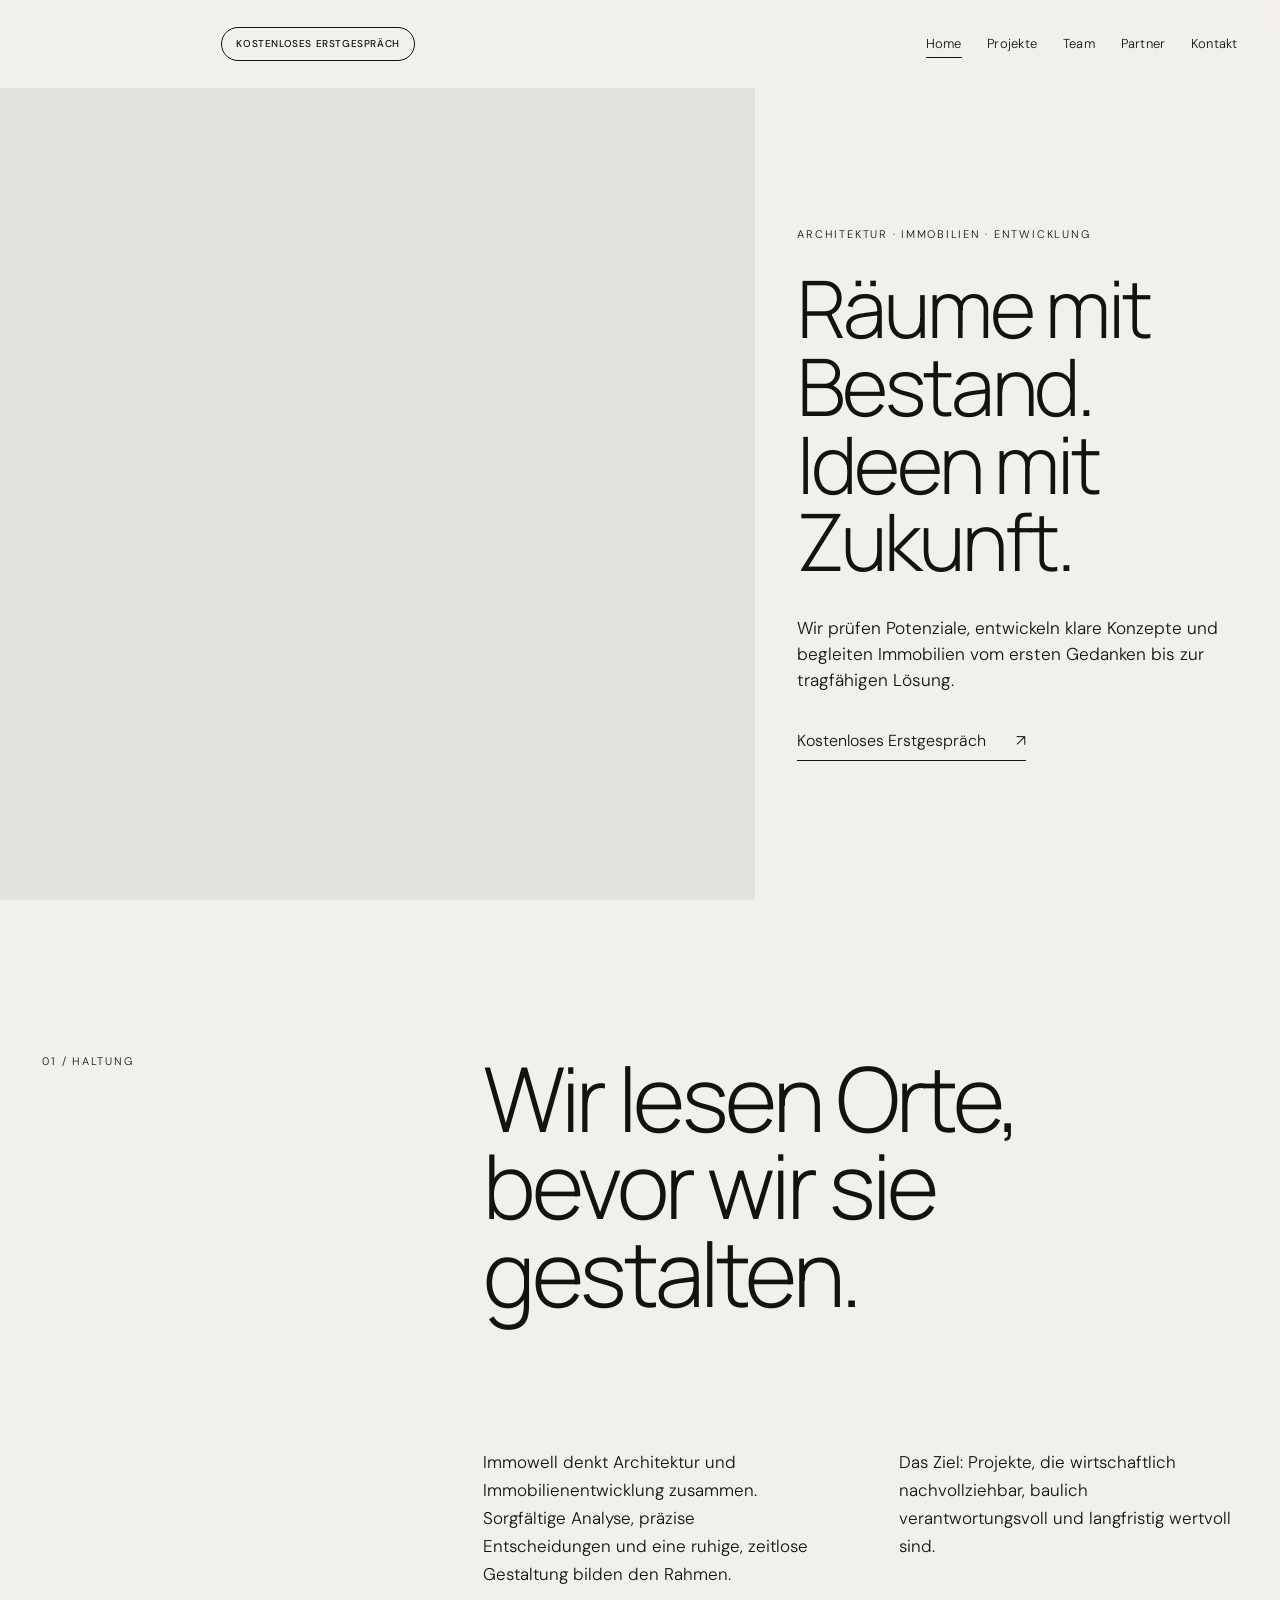
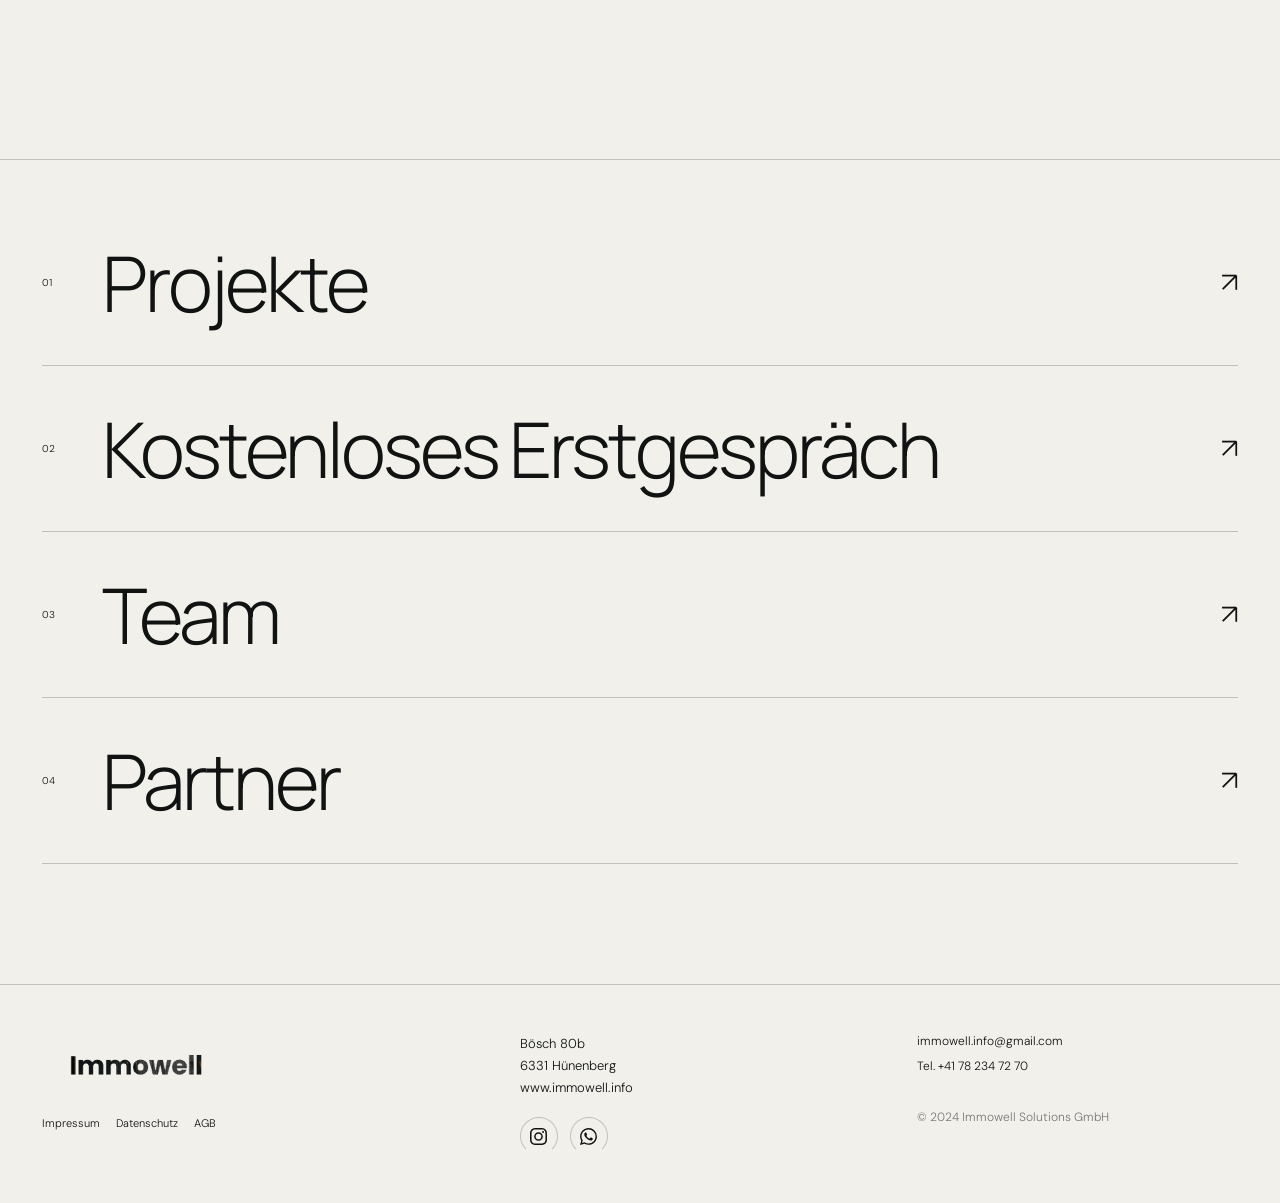
==== commit efe48cc2: "Use Immowell logo as website icon" ====
--- a/index.html
+++ b/index.html
@@ -1,4 +1,4 @@
-<!doctype html><html lang="de"><head><meta charset="utf-8"><meta name="viewport" content="width=device-width,initial-scale=1"><meta name="description" content="Immowell verbindet Architektur, Immobilien und fundierte Machbarkeitsprüfung."><title>Immowell — Architektur & Immobilien</title><link rel="stylesheet" href="styles.css"></head><body class="is-loading">
+<!doctype html><html lang="de"><head><meta charset="utf-8"><meta name="viewport" content="width=device-width,initial-scale=1"><meta name="description" content="Immowell verbindet Architektur, Immobilien und fundierte Machbarkeitsprüfung."><title>Immowell — Architektur & Immobilien</title><link rel="icon" type="image/png" href="/favicon.png"><link rel="apple-touch-icon" href="/favicon.png"><link rel="stylesheet" href="styles.css"></head><body class="is-loading">
 <div class="intro" aria-hidden="true"><img src="assets/immowell-logo.png" alt="" class="intro-logo"></div>
 <header class="site-header"><div class="header-brand-group"><a class="brand" href="index.html"><img src="assets/immowell-logo.png" alt="Immowell"></a><a class="header-consultation" href="feasibility.html">Kostenloses Erstgespräch</a></div><button class="menu-toggle" aria-expanded="false" aria-controls="main-nav"><span>Menü</span></button><nav id="main-nav" class="main-nav"><a class="active" href="index.html">Home</a><a href="projects.html">Projekte</a><a href="team.html">Team</a><a href="partners.html">Partner</a><a href="contact.html">Kontakt</a></nav></header>
 <main><section class="hero"><div class="hero-media" role="img" aria-label="Minimalistische Architektur"></div><div class="hero-copy reveal"><p class="eyebrow">Architektur · Immobilien · Entwicklung</p><h1>Räume mit Bestand.<br>Ideen mit Zukunft.</h1><p class="lead">Wir prüfen Potenziale, entwickeln klare Konzepte und begleiten Immobilien vom ersten Gedanken bis zur tragfähigen Lösung.</p><a class="text-link" href="feasibility.html">Kostenloses Erstgespräch <span>↗</span></a></div></section>
